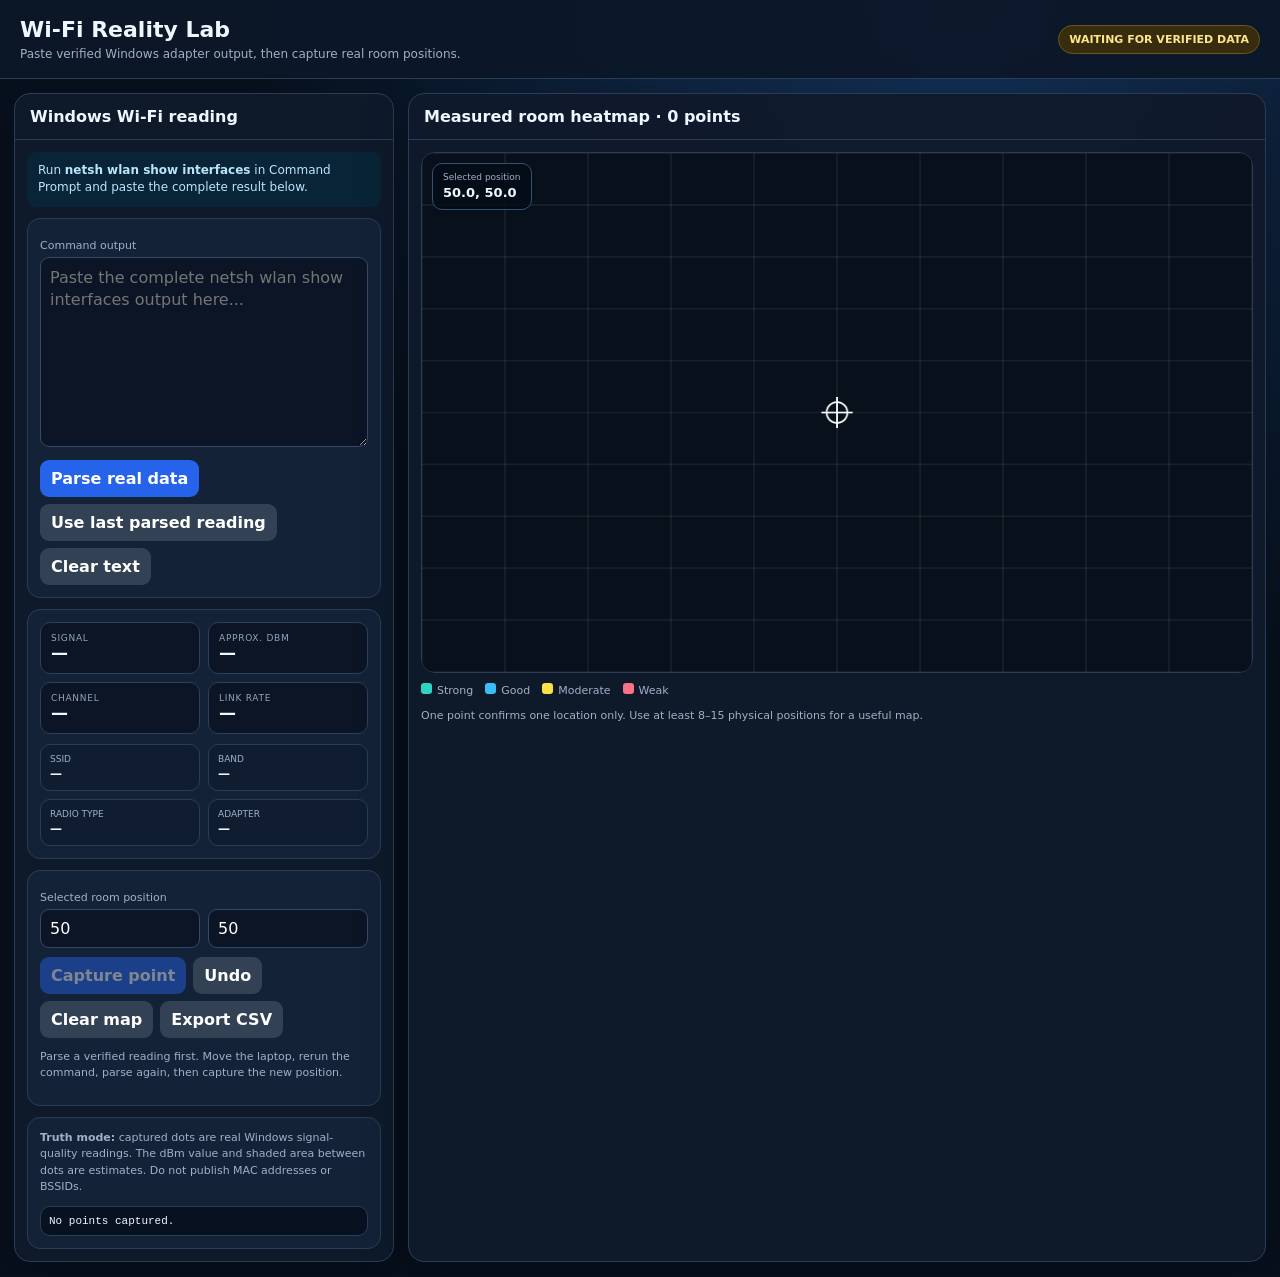
==== wifi-lab/index.html @ 86d19b50 "Add standalone Wi-Fi reality lab" ====
<!doctype html>
<html lang="en">
<head>
  <meta charset="utf-8">
  <meta name="viewport" content="width=device-width,initial-scale=1">
  <meta name="theme-color" content="#07101d">
  <title>Wi-Fi Reality Lab</title>
  <style>
    :root{font-family:Inter,system-ui,"Segoe UI",sans-serif;color:#eef6ff;background:#07101d;--panel:#0f1a2b;--card:#142238;--line:#2a3d57;--muted:#9fb0c6;--accent:#38bdf8;--ok:#34d399;--bad:#fb7185}
    *{box-sizing:border-box}body{margin:0;min-height:100vh;background:radial-gradient(circle at 75% 0,#133157,#07101d 45%)}
    header{padding:17px 20px;background:rgba(12,24,41,.94);border-bottom:1px solid var(--line);display:flex;justify-content:space-between;gap:12px;align-items:center;flex-wrap:wrap;position:sticky;top:0;z-index:3}
    h1{margin:0;font-size:22px}.sub{margin-top:5px;color:var(--muted);font-size:12px}.badge{padding:7px 10px;border-radius:999px;background:#372d0e;color:#fde68a;border:1px solid #6b5719;font-size:11px;font-weight:800}
    main{max-width:1450px;margin:auto;padding:14px;display:grid;grid-template-columns:380px minmax(0,1fr);gap:14px}.panel{background:rgba(15,26,43,.96);border:1px solid var(--line);border-radius:16px;overflow:hidden;box-shadow:0 18px 50px rgba(0,0,0,.24)}
    .title{padding:13px 15px;border-bottom:1px solid var(--line);font-weight:800}.controls{padding:12px;display:grid;gap:11px}.group{background:var(--card);border:1px solid var(--line);border-radius:13px;padding:12px}
    .metrics{display:grid;grid-template-columns:1fr 1fr;gap:8px}.metric{background:#0b1525;border:1px solid #2c405c;border-radius:10px;padding:10px}.metric small{display:block;color:#91a5bd;font-size:9px;text-transform:uppercase;letter-spacing:.08em}.metric strong{font-size:17px}
    label{display:block;font-size:11px;color:var(--muted);margin:8px 0 5px}textarea,input,button{font:inherit}textarea,input{width:100%;border:1px solid #354965;background:#0b1525;color:#fff;border-radius:9px;padding:9px}textarea{min-height:190px;resize:vertical;line-height:1.4}.row{display:grid;grid-template-columns:1fr 1fr;gap:8px}.actions{display:flex;gap:7px;flex-wrap:wrap;margin-top:9px}
    button{border:0;border-radius:9px;padding:9px 11px;background:#2563eb;color:#fff;font-weight:750;cursor:pointer}button.secondary{background:#334155}button.red{background:#9f1239}button:disabled{opacity:.45;cursor:not-allowed}
    .status{padding:10px 11px;border-radius:9px;background:#0a2437;color:#bae6fd;font-size:12px;line-height:1.45}.status.bad{background:#351320;color:#fecdd3}.status.ok{background:#083a32;color:#a7f3d0}
    .canvas-wrap{padding:12px}.shell{position:relative;border:1px solid var(--line);border-radius:14px;overflow:hidden;background:#050b13}canvas{display:block;width:100%;height:auto;aspect-ratio:16/10}.overlay{position:absolute;left:10px;top:10px;background:rgba(4,12,23,.82);border:1px solid #35516f;border-radius:10px;padding:8px 10px}.overlay small{display:block;color:#9fb0c6;font-size:9px}.overlay strong{font-size:13px}
    .details{display:grid;grid-template-columns:1fr 1fr;gap:8px;margin-top:10px}.detail{background:#101d30;border:1px solid var(--line);border-radius:10px;padding:9px}.detail small{display:block;color:var(--muted);font-size:9px;text-transform:uppercase}.detail strong{display:block;margin-top:3px;font-size:12px;overflow-wrap:anywhere}.note{font-size:11px;color:var(--muted);line-height:1.5}.legend{display:flex;gap:12px;flex-wrap:wrap;color:var(--muted);font-size:11px;margin-top:10px}.sw{display:inline-block;width:11px;height:11px;border-radius:3px;margin-right:5px}.history{margin-top:10px;max-height:180px;overflow:auto;border:1px solid var(--line);border-radius:10px;background:#08111f;padding:8px;font:11px ui-monospace,monospace;white-space:pre-wrap}
    @media(max-width:960px){main{grid-template-columns:1fr}}@media(max-width:520px){main{padding:8px}.details,.metrics,.row{grid-template-columns:1fr}}
  </style>
</head>
<body>
<header>
  <div><h1>Wi-Fi Reality Lab</h1><div class="sub">Paste verified Windows adapter output, then capture real room positions.</div></div>
  <div id="truthBadge" class="badge">WAITING FOR VERIFIED DATA</div>
</header>
<main>
  <section class="panel">
    <div class="title">Windows Wi-Fi reading</div>
    <div class="controls">
      <div id="status" class="status">Run <b>netsh wlan show interfaces</b> in Command Prompt and paste the complete result below.</div>
      <div class="group">
        <label for="netshOutput">Command output</label>
        <textarea id="netshOutput" placeholder="Paste the complete netsh wlan show interfaces output here..."></textarea>
        <div class="actions">
          <button id="parseBtn" type="button">Parse real data</button>
          <button id="fillCurrentBtn" type="button" class="secondary">Use last parsed reading</button>
          <button id="resetInputBtn" type="button" class="secondary">Clear text</button>
        </div>
      </div>
      <div class="group">
        <div class="metrics">
          <div class="metric"><small>Signal</small><strong id="signal">—</strong></div>
          <div class="metric"><small>Approx. dBm</small><strong id="dbm">—</strong></div>
          <div class="metric"><small>Channel</small><strong id="channel">—</strong></div>
          <div class="metric"><small>Link rate</small><strong id="rate">—</strong></div>
        </div>
        <div class="details">
          <div class="detail"><small>SSID</small><strong id="ssid">—</strong></div>
          <div class="detail"><small>Band</small><strong id="band">—</strong></div>
          <div class="detail"><small>Radio type</small><strong id="radio">—</strong></div>
          <div class="detail"><small>Adapter</small><strong id="adapter">—</strong></div>
        </div>
      </div>
      <div class="group">
        <label>Selected room position</label>
        <div class="row">
          <input id="pointX" type="number" min="0" max="100" step="0.1" value="50" aria-label="X position">
          <input id="pointY" type="number" min="0" max="100" step="0.1" value="50" aria-label="Y position">
        </div>
        <div class="actions">
          <button id="captureBtn" type="button" disabled>Capture point</button>
          <button id="undoBtn" type="button" class="secondary">Undo</button>
          <button id="clearMapBtn" type="button" class="secondary">Clear map</button>
          <button id="exportBtn" type="button" class="secondary">Export CSV</button>
        </div>
        <p id="captureStatus" class="note">Parse a verified reading first. Move the laptop, rerun the command, parse again, then capture the new position.</p>
      </div>
      <div class="group">
        <div class="note"><b>Truth mode:</b> captured dots are real Windows signal-quality readings. The dBm value and shaded area between dots are estimates. Do not publish MAC addresses or BSSIDs.</div>
        <div id="history" class="history">No points captured.</div>
      </div>
    </div>
  </section>

  <section class="panel">
    <div class="title">Measured room heatmap · <span id="pointCount">0 points</span></div>
    <div class="canvas-wrap">
      <div class="shell">
        <canvas id="map" width="960" height="600" aria-label="Measured Wi-Fi room heatmap"></canvas>
        <div class="overlay"><small>Selected position</small><strong id="selected">50.0, 50.0</strong></div>
      </div>
      <div class="legend">
        <span><i class="sw" style="background:#2dd4bf"></i>Strong</span>
        <span><i class="sw" style="background:#38bdf8"></i>Good</span>
        <span><i class="sw" style="background:#fde047"></i>Moderate</span>
        <span><i class="sw" style="background:#fb7185"></i>Weak</span>
      </div>
      <p class="note">One point confirms one location only. Use at least 8–15 physical positions for a useful map.</p>
    </div>
  </section>
</main>
<script>
const $=id=>document.getElementById(id);const canvas=$('map'),ctx=canvas.getContext('2d');
const state={reading:null,points:[],selected:{x:50,y:50}};
function field(text,label){const esc=label.replace(/[.*+?^${}()|[\]\\]/g,'\\$&');const m=text.match(new RegExp('^\\s*'+esc+'\\s*:\\s*(.+?)\\s*$','im'));return m?m[1].trim():''}
function num(v){const m=String(v).match(/-?\d+(?:\.\d+)?/);return m?Number(m[0]):null}function clamp(v,a,b){return Math.max(a,Math.min(b,v))}
function setStatus(text,type=''){const el=$('status');el.className='status'+(type?' '+type:'');el.textContent=text}
function showReading(){const r=state.reading;$('signal').textContent=r?r.signal+'%':'—';$('dbm').textContent=r?((r.signal/2)-100).toFixed(1)+' dBm est.':'—';$('channel').textContent=r?r.channel||'—':'—';$('rate').textContent=r?`${r.receive??'—'} / ${r.transmit??'—'} Mbps`:'—';$('ssid').textContent=r?r.ssid||'—':'—';$('band').textContent=r?r.band||'—':'—';$('radio').textContent=r?r.radio||'—':'—';$('adapter').textContent=r?r.adapter||'—':'—'}
function parse(){const text=$('netshOutput').value;const connection=field(text,'State').toLowerCase();const signal=num(field(text,'Signal'));if(text.match(/location permission|WlanQueryInterface returns error 5/i)){state.reading=null;showReading();$('captureBtn').disabled=true;$('truthBadge').textContent='WINDOWS PERMISSION BLOCKED';setStatus('Windows blocked WLAN details. Turn on Location services and rerun the command.','bad');return}if(connection!=='connected'||!Number.isFinite(signal)){state.reading=null;showReading();$('captureBtn').disabled=true;$('truthBadge').textContent='NO VERIFIED WI-FI DATA';setStatus('No connected interface with a valid Signal field was found.','bad');return}state.reading={signal,ssid:field(text,'SSID'),band:field(text,'Band'),channel:field(text,'Channel'),radio:field(text,'Radio type'),adapter:field(text,'Description'),receive:num(field(text,'Receive rate (Mbps)')),transmit:num(field(text,'Transmit rate (Mbps)')),capturedAt:new Date().toISOString()};showReading();$('captureBtn').disabled=false;$('truthBadge').textContent='VERIFIED REAL WINDOWS DATA';$('truthBadge').style.background='#083a32';$('truthBadge').style.color='#a7f3d0';setStatus('Verified Windows Wi-Fi data parsed successfully.','ok');$('captureStatus').textContent='Select the matching physical map position and capture this reading.'}
function colorFor(signal){const stops=[[0,[15,23,42]],[25,[103,59,113]],[45,[251,113,133]],[65,[253,224,71]],[80,[56,189,248]],[100,[45,212,191]]];for(let i=1;i<stops.length;i++)if(signal<=stops[i][0]){const [v1,c1]=stops[i-1],[v2,c2]=stops[i],t=(signal-v1)/(v2-v1),c=c1.map((v,j)=>Math.round(v+(c2[j]-v)*t));return`rgb(${c[0]},${c[1]},${c[2]})`}return'rgb(45,212,191)'}
function interpolate(x,y){if(!state.points.length)return 0;let n=0,dn=0;for(const p of state.points){const d=Math.max(.5,Math.hypot(x-p.x,y-p.y)),w=1/(d*d);n+=w*p.signal;dn+=w}return n/dn}
function draw(){const cols=48,cell=canvas.width/cols,rows=Math.ceil(canvas.height/cell);ctx.fillStyle='#07101b';ctx.fillRect(0,0,canvas.width,canvas.height);if(state.points.length){for(let gy=0;gy<rows;gy++)for(let gx=0;gx<cols;gx++){const x=(gx+.5)/cols*100,y=(gy+.5)/rows*100;ctx.fillStyle=colorFor(interpolate(x,y));ctx.fillRect(gx*cell,gy*cell,cell+1,cell+1)}}ctx.strokeStyle='rgba(255,255,255,.13)';ctx.lineWidth=1;for(let i=0;i<=10;i++){const x=i/10*canvas.width,y=i/10*canvas.height;ctx.beginPath();ctx.moveTo(x,0);ctx.lineTo(x,canvas.height);ctx.stroke();ctx.beginPath();ctx.moveTo(0,y);ctx.lineTo(canvas.width,y);ctx.stroke()}for(const p of state.points){const x=p.x/100*canvas.width,y=p.y/100*canvas.height;ctx.fillStyle='#020617';ctx.beginPath();ctx.arc(x,y,14,0,Math.PI*2);ctx.fill();ctx.fillStyle=colorFor(p.signal);ctx.beginPath();ctx.arc(x,y,9,0,Math.PI*2);ctx.fill();ctx.fillStyle='#fff';ctx.font='12px system-ui';ctx.fillText(`${p.signal.toFixed(0)}%`,x+16,y+4)}const sx=state.selected.x/100*canvas.width,sy=state.selected.y/100*canvas.height;ctx.strokeStyle='#fff';ctx.lineWidth=2;ctx.beginPath();ctx.arc(sx,sy,12,0,Math.PI*2);ctx.stroke();ctx.beginPath();ctx.moveTo(sx-18,sy);ctx.lineTo(sx+18,sy);ctx.moveTo(sx,sy-18);ctx.lineTo(sx,sy+18);ctx.stroke();$('pointCount').textContent=state.points.length+' point'+(state.points.length===1?'':'s');$('history').textContent=state.points.length?state.points.map((p,i)=>`${i+1}. (${p.x.toFixed(1)}, ${p.y.toFixed(1)})  ${p.signal}%  ${p.ssid}`).join('\n'):'No points captured.';save()}
function select(x,y){state.selected={x:clamp(x,0,100),y:clamp(y,0,100)};$('pointX').value=state.selected.x.toFixed(1);$('pointY').value=state.selected.y.toFixed(1);$('selected').textContent=`${state.selected.x.toFixed(1)}, ${state.selected.y.toFixed(1)}`;draw()}
function capture(){if(!state.reading)return;const x=clamp(Number($('pointX').value),0,100),y=clamp(Number($('pointY').value),0,100);state.points.push({...state.reading,x,y});$('captureStatus').textContent=`Captured ${state.reading.signal}% at (${x.toFixed(1)}, ${y.toFixed(1)}).`;draw()}
function save(){try{localStorage.setItem('wifiRealityPoints',JSON.stringify(state.points))}catch{}}
function restore(){try{const p=JSON.parse(localStorage.getItem('wifiRealityPoints')||'[]');if(Array.isArray(p))state.points=p}catch{}draw()}
canvas.addEventListener('click',e=>{const r=canvas.getBoundingClientRect();select((e.clientX-r.left)/r.width*100,(e.clientY-r.top)/r.height*100)});$('pointX').addEventListener('input',()=>select(Number($('pointX').value),state.selected.y));$('pointY').addEventListener('input',()=>select(state.selected.x,Number($('pointY').value)));$('parseBtn').addEventListener('click',parse);$('fillCurrentBtn').addEventListener('click',()=>{if(state.reading)showReading()});$('resetInputBtn').addEventListener('click',()=>{$('netshOutput').value=''});$('captureBtn').addEventListener('click',capture);$('undoBtn').addEventListener('click',()=>{state.points.pop();draw()});$('clearMapBtn').addEventListener('click',()=>{state.points=[];draw()});$('exportBtn').addEventListener('click',()=>{const rows=['x,y,signal_percent,approx_dbm,ssid,band,channel,radio,receive_mbps,transmit_mbps,captured_at',...state.points.map(p=>[p.x,p.y,p.signal,((p.signal/2)-100).toFixed(1),JSON.stringify(p.ssid),JSON.stringify(p.band),p.channel,JSON.stringify(p.radio),p.receive,p.transmit,p.capturedAt].join(','))];const blob=new Blob([rows.join('\n')],{type:'text/csv'}),a=document.createElement('a');a.href=URL.createObjectURL(blob);a.download='wifi-room-map.csv';a.click();URL.revokeObjectURL(a.href)});restore();
</script>
</body>
</html>
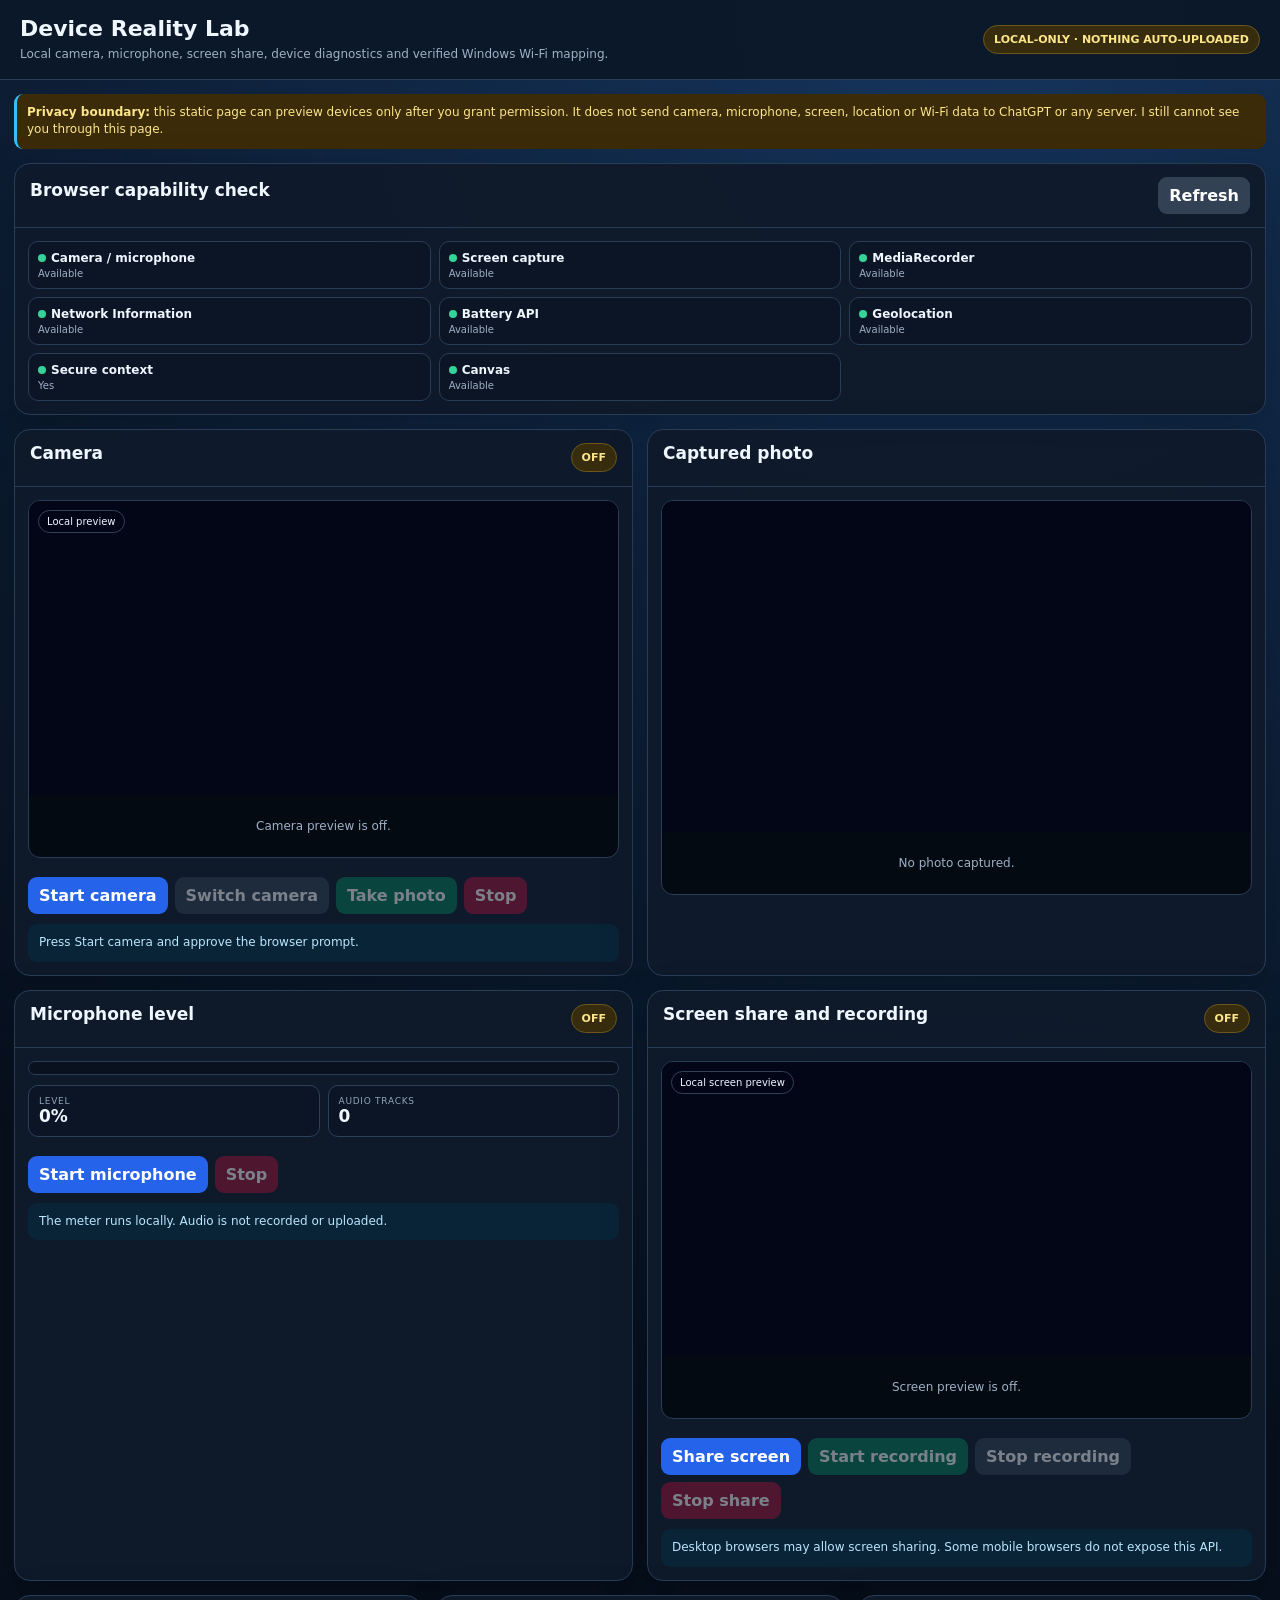
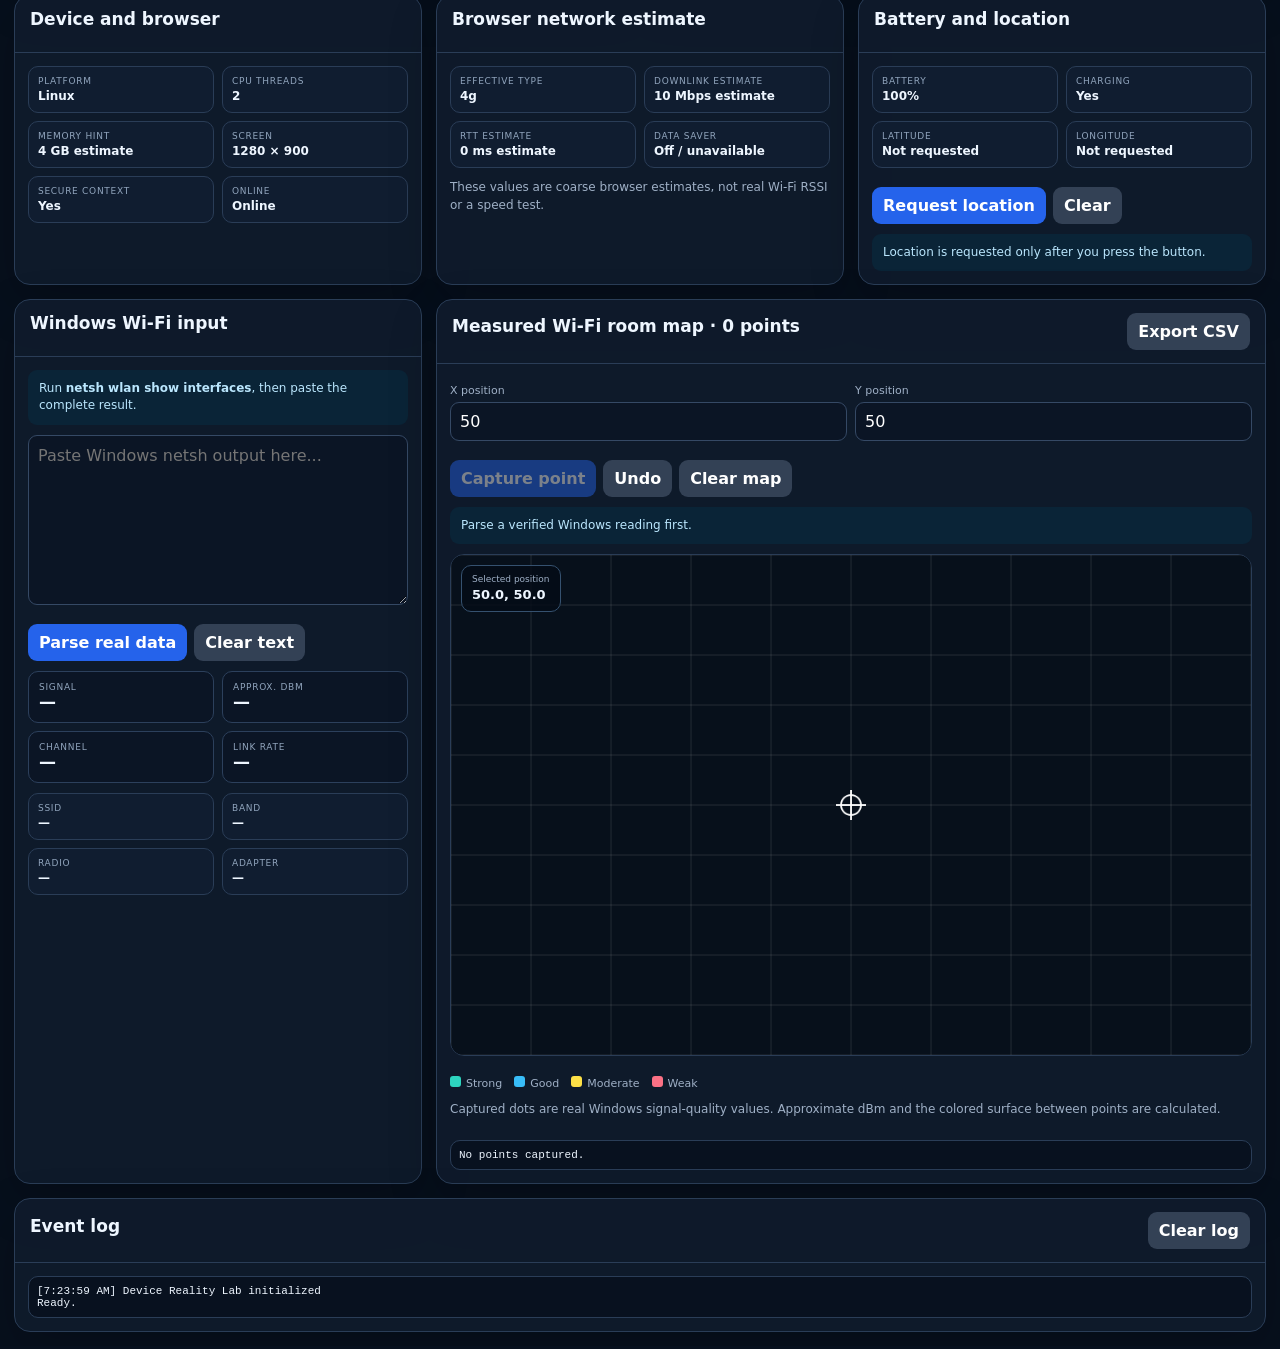
==== commit 914f05b1: "Add complete local device and media toolkit to Wi-Fi lab" ====
--- a/wifi-lab/index.html
+++ b/wifi-lab/index.html
@@ -4,110 +4,150 @@
   <meta charset="utf-8">
   <meta name="viewport" content="width=device-width,initial-scale=1">
   <meta name="theme-color" content="#07101d">
-  <title>Wi-Fi Reality Lab</title>
+  <title>Device Reality Lab</title>
   <style>
-    :root{font-family:Inter,system-ui,"Segoe UI",sans-serif;color:#eef6ff;background:#07101d;--panel:#0f1a2b;--card:#142238;--line:#2a3d57;--muted:#9fb0c6;--accent:#38bdf8;--ok:#34d399;--bad:#fb7185}
-    *{box-sizing:border-box}body{margin:0;min-height:100vh;background:radial-gradient(circle at 75% 0,#133157,#07101d 45%)}
-    header{padding:17px 20px;background:rgba(12,24,41,.94);border-bottom:1px solid var(--line);display:flex;justify-content:space-between;gap:12px;align-items:center;flex-wrap:wrap;position:sticky;top:0;z-index:3}
-    h1{margin:0;font-size:22px}.sub{margin-top:5px;color:var(--muted);font-size:12px}.badge{padding:7px 10px;border-radius:999px;background:#372d0e;color:#fde68a;border:1px solid #6b5719;font-size:11px;font-weight:800}
-    main{max-width:1450px;margin:auto;padding:14px;display:grid;grid-template-columns:380px minmax(0,1fr);gap:14px}.panel{background:rgba(15,26,43,.96);border:1px solid var(--line);border-radius:16px;overflow:hidden;box-shadow:0 18px 50px rgba(0,0,0,.24)}
-    .title{padding:13px 15px;border-bottom:1px solid var(--line);font-weight:800}.controls{padding:12px;display:grid;gap:11px}.group{background:var(--card);border:1px solid var(--line);border-radius:13px;padding:12px}
-    .metrics{display:grid;grid-template-columns:1fr 1fr;gap:8px}.metric{background:#0b1525;border:1px solid #2c405c;border-radius:10px;padding:10px}.metric small{display:block;color:#91a5bd;font-size:9px;text-transform:uppercase;letter-spacing:.08em}.metric strong{font-size:17px}
-    label{display:block;font-size:11px;color:var(--muted);margin:8px 0 5px}textarea,input,button{font:inherit}textarea,input{width:100%;border:1px solid #354965;background:#0b1525;color:#fff;border-radius:9px;padding:9px}textarea{min-height:190px;resize:vertical;line-height:1.4}.row{display:grid;grid-template-columns:1fr 1fr;gap:8px}.actions{display:flex;gap:7px;flex-wrap:wrap;margin-top:9px}
-    button{border:0;border-radius:9px;padding:9px 11px;background:#2563eb;color:#fff;font-weight:750;cursor:pointer}button.secondary{background:#334155}button.red{background:#9f1239}button:disabled{opacity:.45;cursor:not-allowed}
-    .status{padding:10px 11px;border-radius:9px;background:#0a2437;color:#bae6fd;font-size:12px;line-height:1.45}.status.bad{background:#351320;color:#fecdd3}.status.ok{background:#083a32;color:#a7f3d0}
-    .canvas-wrap{padding:12px}.shell{position:relative;border:1px solid var(--line);border-radius:14px;overflow:hidden;background:#050b13}canvas{display:block;width:100%;height:auto;aspect-ratio:16/10}.overlay{position:absolute;left:10px;top:10px;background:rgba(4,12,23,.82);border:1px solid #35516f;border-radius:10px;padding:8px 10px}.overlay small{display:block;color:#9fb0c6;font-size:9px}.overlay strong{font-size:13px}
-    .details{display:grid;grid-template-columns:1fr 1fr;gap:8px;margin-top:10px}.detail{background:#101d30;border:1px solid var(--line);border-radius:10px;padding:9px}.detail small{display:block;color:var(--muted);font-size:9px;text-transform:uppercase}.detail strong{display:block;margin-top:3px;font-size:12px;overflow-wrap:anywhere}.note{font-size:11px;color:var(--muted);line-height:1.5}.legend{display:flex;gap:12px;flex-wrap:wrap;color:var(--muted);font-size:11px;margin-top:10px}.sw{display:inline-block;width:11px;height:11px;border-radius:3px;margin-right:5px}.history{margin-top:10px;max-height:180px;overflow:auto;border:1px solid var(--line);border-radius:10px;background:#08111f;padding:8px;font:11px ui-monospace,monospace;white-space:pre-wrap}
-    @media(max-width:960px){main{grid-template-columns:1fr}}@media(max-width:520px){main{padding:8px}.details,.metrics,.row{grid-template-columns:1fr}}
+    :root{font-family:Inter,system-ui,"Segoe UI",sans-serif;color:#eef6ff;background:#07101d;--panel:#0f1a2b;--card:#142238;--line:#2a3d57;--muted:#9fb0c6;--accent:#38bdf8;--ok:#34d399;--warn:#fbbf24;--bad:#fb7185}
+    *{box-sizing:border-box}body{margin:0;min-height:100vh;background:radial-gradient(circle at 75% 0,#15345c,#07101d 48%)}
+    header{padding:16px 20px;background:rgba(12,24,41,.96);border-bottom:1px solid var(--line);display:flex;justify-content:space-between;gap:12px;align-items:center;flex-wrap:wrap;position:sticky;top:0;z-index:10}
+    h1,h2,h3,p{margin-top:0}h1{margin-bottom:4px;font-size:22px}h2{font-size:17px;margin-bottom:10px}h3{font-size:14px;margin-bottom:8px}.sub,.note{color:var(--muted);font-size:12px;line-height:1.5}.badge{padding:7px 10px;border-radius:999px;background:#372d0e;color:#fde68a;border:1px solid #6b5719;font-size:11px;font-weight:800}
+    main{max-width:1500px;margin:auto;padding:14px;display:grid;gap:14px}.grid{display:grid;grid-template-columns:repeat(12,minmax(0,1fr));gap:14px}.span-4{grid-column:span 4}.span-6{grid-column:span 6}.span-8{grid-column:span 8}.span-12{grid-column:span 12}
+    .panel{background:rgba(15,26,43,.97);border:1px solid var(--line);border-radius:16px;overflow:hidden;box-shadow:0 18px 50px rgba(0,0,0,.2)}.panel-head{padding:13px 15px;border-bottom:1px solid var(--line);display:flex;justify-content:space-between;gap:8px;align-items:center}.panel-body{padding:13px}.card{background:var(--card);border:1px solid var(--line);border-radius:13px;padding:12px}.stack{display:grid;gap:10px}.metrics{display:grid;grid-template-columns:repeat(2,1fr);gap:8px}.metric{background:#0b1525;border:1px solid #2c405c;border-radius:10px;padding:10px}.metric small,.detail small{display:block;color:#91a5bd;font-size:9px;text-transform:uppercase;letter-spacing:.08em}.metric strong{font-size:17px}.details{display:grid;grid-template-columns:1fr 1fr;gap:8px}.detail{background:#101d30;border:1px solid var(--line);border-radius:10px;padding:9px}.detail strong{display:block;margin-top:3px;font-size:12px;overflow-wrap:anywhere}
+    label{display:block;font-size:11px;color:var(--muted);margin:7px 0 5px}textarea,input,button,select{font:inherit}textarea,input,select{width:100%;border:1px solid #354965;background:#0b1525;color:#fff;border-radius:9px;padding:9px}textarea{min-height:170px;resize:vertical;line-height:1.4}.row{display:grid;grid-template-columns:1fr 1fr;gap:8px}.actions{display:flex;gap:7px;flex-wrap:wrap;margin-top:9px}
+    button{border:0;border-radius:9px;padding:9px 11px;background:#2563eb;color:#fff;font-weight:750;cursor:pointer}button.secondary{background:#334155}button.green{background:#047857}button.red{background:#9f1239}button:disabled{opacity:.45;cursor:not-allowed}.link-btn{display:none;text-decoration:none;border-radius:9px;padding:9px 11px;background:#047857;color:#fff;font-weight:750}
+    .status{padding:10px 11px;border-radius:9px;background:#0a2437;color:#bae6fd;font-size:12px;line-height:1.45}.status.bad{background:#351320;color:#fecdd3}.status.ok{background:#083a32;color:#a7f3d0}.status.warn{background:#3b2b08;color:#fde68a}
+    .cap-grid{display:grid;grid-template-columns:repeat(3,1fr);gap:8px}.cap{background:#0b1525;border:1px solid var(--line);border-radius:10px;padding:9px}.cap b{display:block;font-size:12px}.cap span{display:block;color:var(--muted);font-size:10px;margin-top:3px}.dot{display:inline-block;width:8px;height:8px;border-radius:50%;background:#64748b;margin-right:5px}.dot.ok{background:var(--ok)}.dot.bad{background:var(--bad)}.dot.warn{background:var(--warn)}
+    .media-shell{position:relative;background:#040a12;border:1px solid var(--line);border-radius:12px;overflow:hidden;min-height:220px;display:grid;place-items:center}.media-shell video,.media-shell canvas,.media-shell img{display:block;width:100%;height:auto;max-height:430px;object-fit:contain;background:#020617}.empty{color:var(--muted);font-size:12px;padding:24px;text-align:center}.media-label{position:absolute;left:9px;top:9px;background:rgba(2,6,23,.82);border:1px solid #334155;border-radius:999px;padding:5px 8px;font-size:10px}
+    .meter{height:14px;border-radius:999px;background:#09111f;border:1px solid var(--line);overflow:hidden}.meter>div{height:100%;width:0;background:linear-gradient(90deg,#34d399,#fbbf24,#fb7185);transition:width .08s linear}.log{max-height:190px;overflow:auto;border:1px solid var(--line);border-radius:10px;background:#08111f;padding:8px;font:11px ui-monospace,monospace;white-space:pre-wrap}
+    .canvas-wrap{position:relative;border:1px solid var(--line);border-radius:14px;overflow:hidden;background:#050b13}#map{display:block;width:100%;height:auto;aspect-ratio:16/10}.overlay{position:absolute;left:10px;top:10px;background:rgba(4,12,23,.82);border:1px solid #35516f;border-radius:10px;padding:8px 10px}.overlay small{display:block;color:#9fb0c6;font-size:9px}.overlay strong{font-size:13px}.legend{display:flex;gap:12px;flex-wrap:wrap;color:var(--muted);font-size:11px;margin-top:10px}.sw{display:inline-block;width:11px;height:11px;border-radius:3px;margin-right:5px}.privacy{border-left:3px solid var(--accent);padding-left:10px}
+    @media(max-width:1050px){.span-4,.span-6,.span-8{grid-column:span 12}}@media(max-width:640px){main{padding:8px}.metrics,.details,.row,.cap-grid{grid-template-columns:1fr}.panel-body{padding:10px}}
   </style>
 </head>
 <body>
 <header>
-  <div><h1>Wi-Fi Reality Lab</h1><div class="sub">Paste verified Windows adapter output, then capture real room positions.</div></div>
-  <div id="truthBadge" class="badge">WAITING FOR VERIFIED DATA</div>
+  <div><h1>Device Reality Lab</h1><div class="sub">Local camera, microphone, screen share, device diagnostics and verified Windows Wi-Fi mapping.</div></div>
+  <div id="truthBadge" class="badge">LOCAL-ONLY · NOTHING AUTO-UPLOADED</div>
 </header>
 <main>
+  <div class="status warn privacy"><b>Privacy boundary:</b> this static page can preview devices only after you grant permission. It does not send camera, microphone, screen, location or Wi-Fi data to ChatGPT or any server. I still cannot see you through this page.</div>
+
   <section class="panel">
-    <div class="title">Windows Wi-Fi reading</div>
-    <div class="controls">
-      <div id="status" class="status">Run <b>netsh wlan show interfaces</b> in Command Prompt and paste the complete result below.</div>
-      <div class="group">
-        <label for="netshOutput">Command output</label>
-        <textarea id="netshOutput" placeholder="Paste the complete netsh wlan show interfaces output here..."></textarea>
-        <div class="actions">
-          <button id="parseBtn" type="button">Parse real data</button>
-          <button id="fillCurrentBtn" type="button" class="secondary">Use last parsed reading</button>
-          <button id="resetInputBtn" type="button" class="secondary">Clear text</button>
-        </div>
-      </div>
-      <div class="group">
-        <div class="metrics">
-          <div class="metric"><small>Signal</small><strong id="signal">—</strong></div>
-          <div class="metric"><small>Approx. dBm</small><strong id="dbm">—</strong></div>
-          <div class="metric"><small>Channel</small><strong id="channel">—</strong></div>
-          <div class="metric"><small>Link rate</small><strong id="rate">—</strong></div>
-        </div>
-        <div class="details">
-          <div class="detail"><small>SSID</small><strong id="ssid">—</strong></div>
-          <div class="detail"><small>Band</small><strong id="band">—</strong></div>
-          <div class="detail"><small>Radio type</small><strong id="radio">—</strong></div>
-          <div class="detail"><small>Adapter</small><strong id="adapter">—</strong></div>
-        </div>
-      </div>
-      <div class="group">
-        <label>Selected room position</label>
-        <div class="row">
-          <input id="pointX" type="number" min="0" max="100" step="0.1" value="50" aria-label="X position">
-          <input id="pointY" type="number" min="0" max="100" step="0.1" value="50" aria-label="Y position">
-        </div>
-        <div class="actions">
-          <button id="captureBtn" type="button" disabled>Capture point</button>
-          <button id="undoBtn" type="button" class="secondary">Undo</button>
-          <button id="clearMapBtn" type="button" class="secondary">Clear map</button>
-          <button id="exportBtn" type="button" class="secondary">Export CSV</button>
-        </div>
-        <p id="captureStatus" class="note">Parse a verified reading first. Move the laptop, rerun the command, parse again, then capture the new position.</p>
-      </div>
-      <div class="group">
-        <div class="note"><b>Truth mode:</b> captured dots are real Windows signal-quality readings. The dBm value and shaded area between dots are estimates. Do not publish MAC addresses or BSSIDs.</div>
-        <div id="history" class="history">No points captured.</div>
-      </div>
-    </div>
+    <div class="panel-head"><h2>Browser capability check</h2><button id="refreshCaps" type="button" class="secondary">Refresh</button></div>
+    <div class="panel-body"><div id="capGrid" class="cap-grid"></div></div>
   </section>
 
-  <section class="panel">
-    <div class="title">Measured room heatmap · <span id="pointCount">0 points</span></div>
-    <div class="canvas-wrap">
-      <div class="shell">
-        <canvas id="map" width="960" height="600" aria-label="Measured Wi-Fi room heatmap"></canvas>
-        <div class="overlay"><small>Selected position</small><strong id="selected">50.0, 50.0</strong></div>
+  <div class="grid">
+    <section class="panel span-6">
+      <div class="panel-head"><h2>Camera</h2><span id="cameraState" class="badge">OFF</span></div>
+      <div class="panel-body stack">
+        <div class="media-shell"><video id="cameraVideo" playsinline autoplay muted></video><div id="cameraEmpty" class="empty">Camera preview is off.</div><span class="media-label">Local preview</span></div>
+        <div class="actions"><button id="startCamera">Start camera</button><button id="switchCamera" class="secondary" disabled>Switch camera</button><button id="takePhoto" class="green" disabled>Take photo</button><button id="stopCamera" class="red" disabled>Stop</button></div>
+        <div id="cameraStatus" class="status">Press Start camera and approve the browser prompt.</div>
       </div>
-      <div class="legend">
-        <span><i class="sw" style="background:#2dd4bf"></i>Strong</span>
-        <span><i class="sw" style="background:#38bdf8"></i>Good</span>
-        <span><i class="sw" style="background:#fde047"></i>Moderate</span>
-        <span><i class="sw" style="background:#fb7185"></i>Weak</span>
+    </section>
+
+    <section class="panel span-6">
+      <div class="panel-head"><h2>Captured photo</h2><a id="photoDownload" class="link-btn" download="camera-photo.png">Download photo</a></div>
+      <div class="panel-body"><div class="media-shell"><canvas id="photoCanvas" width="1280" height="720"></canvas><div id="photoEmpty" class="empty">No photo captured.</div></div></div>
+    </section>
+
+    <section class="panel span-6">
+      <div class="panel-head"><h2>Microphone level</h2><span id="micState" class="badge">OFF</span></div>
+      <div class="panel-body stack">
+        <div class="meter" aria-label="Microphone level"><div id="micBar"></div></div>
+        <div class="metrics"><div class="metric"><small>Level</small><strong id="micLevel">0%</strong></div><div class="metric"><small>Audio tracks</small><strong id="micTracks">0</strong></div></div>
+        <div class="actions"><button id="startMic">Start microphone</button><button id="stopMic" class="red" disabled>Stop</button></div>
+        <div id="micStatus" class="status">The meter runs locally. Audio is not recorded or uploaded.</div>
       </div>
-      <p class="note">One point confirms one location only. Use at least 8–15 physical positions for a useful map.</p>
-    </div>
-  </section>
+    </section>
+
+    <section class="panel span-6">
+      <div class="panel-head"><h2>Screen share and recording</h2><span id="screenState" class="badge">OFF</span></div>
+      <div class="panel-body stack">
+        <div class="media-shell"><video id="screenVideo" playsinline autoplay muted></video><div id="screenEmpty" class="empty">Screen preview is off.</div><span class="media-label">Local screen preview</span></div>
+        <div class="actions"><button id="startScreen">Share screen</button><button id="startRecording" class="green" disabled>Start recording</button><button id="stopRecording" class="secondary" disabled>Stop recording</button><button id="stopScreen" class="red" disabled>Stop share</button><a id="recordingDownload" class="link-btn" download="screen-recording.webm">Download recording</a></div>
+        <div id="screenStatus" class="status">Desktop browsers may allow screen sharing. Some mobile browsers do not expose this API.</div>
+      </div>
+    </section>
+
+    <section class="panel span-4">
+      <div class="panel-head"><h2>Device and browser</h2></div>
+      <div class="panel-body stack"><div class="details"><div class="detail"><small>Platform</small><strong id="platform">—</strong></div><div class="detail"><small>CPU threads</small><strong id="cpu">—</strong></div><div class="detail"><small>Memory hint</small><strong id="memory">—</strong></div><div class="detail"><small>Screen</small><strong id="screenSize">—</strong></div><div class="detail"><small>Secure context</small><strong id="secureContext">—</strong></div><div class="detail"><small>Online</small><strong id="onlineState">—</strong></div></div></div>
+    </section>
+
+    <section class="panel span-4">
+      <div class="panel-head"><h2>Browser network estimate</h2></div>
+      <div class="panel-body stack"><div class="details"><div class="detail"><small>Effective type</small><strong id="effectiveType">—</strong></div><div class="detail"><small>Downlink estimate</small><strong id="downlink">—</strong></div><div class="detail"><small>RTT estimate</small><strong id="rtt">—</strong></div><div class="detail"><small>Data saver</small><strong id="saveData">—</strong></div></div><p class="note">These values are coarse browser estimates, not real Wi-Fi RSSI or a speed test.</p></div>
+    </section>
+
+    <section class="panel span-4">
+      <div class="panel-head"><h2>Battery and location</h2></div>
+      <div class="panel-body stack"><div class="details"><div class="detail"><small>Battery</small><strong id="batteryLevel">—</strong></div><div class="detail"><small>Charging</small><strong id="charging">—</strong></div><div class="detail"><small>Latitude</small><strong id="latitude">Not requested</strong></div><div class="detail"><small>Longitude</small><strong id="longitude">Not requested</strong></div></div><div class="actions"><button id="getLocation">Request location</button><button id="clearLocation" class="secondary">Clear</button></div><div id="locationStatus" class="status">Location is requested only after you press the button.</div></div>
+    </section>
+
+    <section class="panel span-4">
+      <div class="panel-head"><h2>Windows Wi-Fi input</h2></div>
+      <div class="panel-body stack">
+        <div id="wifiStatus" class="status">Run <b>netsh wlan show interfaces</b>, then paste the complete result.</div>
+        <textarea id="netshOutput" placeholder="Paste Windows netsh output here..."></textarea>
+        <div class="actions"><button id="parseWifi">Parse real data</button><button id="clearWifiText" class="secondary">Clear text</button></div>
+        <div class="metrics"><div class="metric"><small>Signal</small><strong id="signal">—</strong></div><div class="metric"><small>Approx. dBm</small><strong id="dbm">—</strong></div><div class="metric"><small>Channel</small><strong id="channel">—</strong></div><div class="metric"><small>Link rate</small><strong id="rate">—</strong></div></div>
+        <div class="details"><div class="detail"><small>SSID</small><strong id="ssid">—</strong></div><div class="detail"><small>Band</small><strong id="band">—</strong></div><div class="detail"><small>Radio</small><strong id="radio">—</strong></div><div class="detail"><small>Adapter</small><strong id="adapter">—</strong></div></div>
+      </div>
+    </section>
+
+    <section class="panel span-8">
+      <div class="panel-head"><h2>Measured Wi-Fi room map · <span id="pointCount">0 points</span></h2><button id="exportWifi" class="secondary">Export CSV</button></div>
+      <div class="panel-body stack">
+        <div class="row"><div><label for="pointX">X position</label><input id="pointX" type="number" min="0" max="100" step="0.1" value="50"></div><div><label for="pointY">Y position</label><input id="pointY" type="number" min="0" max="100" step="0.1" value="50"></div></div>
+        <div class="actions"><button id="capturePoint" disabled>Capture point</button><button id="undoPoint" class="secondary">Undo</button><button id="clearMap" class="secondary">Clear map</button></div>
+        <div id="captureStatus" class="status">Parse a verified Windows reading first.</div>
+        <div class="canvas-wrap"><canvas id="map" width="960" height="600"></canvas><div class="overlay"><small>Selected position</small><strong id="selected">50.0, 50.0</strong></div></div>
+        <div class="legend"><span><i class="sw" style="background:#2dd4bf"></i>Strong</span><span><i class="sw" style="background:#38bdf8"></i>Good</span><span><i class="sw" style="background:#fde047"></i>Moderate</span><span><i class="sw" style="background:#fb7185"></i>Weak</span></div>
+        <p class="note">Captured dots are real Windows signal-quality values. Approximate dBm and the colored surface between points are calculated.</p>
+        <div id="wifiHistory" class="log">No points captured.</div>
+      </div>
+    </section>
+
+    <section class="panel span-12">
+      <div class="panel-head"><h2>Event log</h2><button id="clearLog" class="secondary">Clear log</button></div>
+      <div class="panel-body"><div id="eventLog" class="log">Ready.</div></div>
+    </section>
+  </div>
 </main>
 <script>
-const $=id=>document.getElementById(id);const canvas=$('map'),ctx=canvas.getContext('2d');
-const state={reading:null,points:[],selected:{x:50,y:50}};
+const $=id=>document.getElementById(id);
+const app={camera:null,mic:null,screen:null,audioContext:null,micFrame:null,recorder:null,chunks:[],facing:'user',wifi:null,points:[],selected:{x:50,y:50}};
+function log(message){const t=new Date().toLocaleTimeString();$('eventLog').textContent=`[${t}] ${message}\n`+$('eventLog').textContent}
+function status(id,text,type=''){const el=$(id);el.className='status'+(type?' '+type:'');el.textContent=text}
+function setBadge(id,text,type=''){const el=$(id);el.textContent=text;el.style.background=type==='ok'?'#083a32':type==='bad'?'#431724':'#372d0e';el.style.color=type==='ok'?'#a7f3d0':type==='bad'?'#fecdd3':'#fde68a'}
+function stopStream(stream){if(stream)stream.getTracks().forEach(t=>t.stop())}
+function capability(name,available,note){return `<div class="cap"><b><i class="dot ${available?'ok':'bad'}"></i>${name}</b><span>${note}</span></div>`}
+function renderCaps(){const md=navigator.mediaDevices||{};const c=navigator.connection||navigator.mozConnection||navigator.webkitConnection;$('capGrid').innerHTML=[capability('Camera / microphone',!!md.getUserMedia,md.getUserMedia?'Available':'Missing'),capability('Screen capture',!!md.getDisplayMedia,md.getDisplayMedia?'Available':'Missing'),capability('MediaRecorder',!!window.MediaRecorder,window.MediaRecorder?'Available':'Missing'),capability('Network Information',!!c,c?'Available':'Missing'),capability('Battery API',!!navigator.getBattery,navigator.getBattery?'Available':'Missing'),capability('Geolocation',!!navigator.geolocation,navigator.geolocation?'Available':'Missing'),capability('Secure context',window.isSecureContext,window.isSecureContext?'Yes':'No'),capability('Canvas',!!document.createElement('canvas').getContext,'Available')].join('')}
+async function startCamera(){try{stopStream(app.camera);app.camera=await navigator.mediaDevices.getUserMedia({video:{facingMode:{ideal:app.facing},width:{ideal:1280},height:{ideal:720}},audio:false});$('cameraVideo').srcObject=app.camera;$('cameraEmpty').style.display='none';$('startCamera').disabled=true;$('switchCamera').disabled=false;$('takePhoto').disabled=false;$('stopCamera').disabled=false;setBadge('cameraState','ON','ok');status('cameraStatus','Local camera preview active. Nothing is uploaded.','ok');log('Camera started')}catch(e){status('cameraStatus',`Camera failed: ${e.message}`,'bad');log(`Camera error: ${e.name}`)}}
+function stopCamera(){stopStream(app.camera);app.camera=null;$('cameraVideo').srcObject=null;$('cameraEmpty').style.display='block';$('startCamera').disabled=false;$('switchCamera').disabled=true;$('takePhoto').disabled=true;$('stopCamera').disabled=true;setBadge('cameraState','OFF');status('cameraStatus','Camera stopped.');log('Camera stopped')}
+async function switchCamera(){app.facing=app.facing==='user'?'environment':'user';await startCamera()}
+function takePhoto(){const v=$('cameraVideo'),c=$('photoCanvas'),x=c.getContext('2d');if(!v.videoWidth)return;c.width=v.videoWidth;c.height=v.videoHeight;x.drawImage(v,0,0,c.width,c.height);$('photoEmpty').style.display='none';c.toBlob(blob=>{const a=$('photoDownload');if(a.dataset.url)URL.revokeObjectURL(a.dataset.url);const url=URL.createObjectURL(blob);a.href=url;a.dataset.url=url;a.style.display='inline-block'},'image/png');log('Photo captured locally')}
+async function startMic(){try{stopStream(app.mic);app.mic=await navigator.mediaDevices.getUserMedia({audio:true,video:false});app.audioContext=new (window.AudioContext||window.webkitAudioContext)();const analyser=app.audioContext.createAnalyser();analyser.fftSize=512;app.audioContext.createMediaStreamSource(app.mic).connect(analyser);const data=new Uint8Array(analyser.frequencyBinCount);function tick(){analyser.getByteTimeDomainData(data);let sum=0;for(const v of data){const n=(v-128)/128;sum+=n*n}const rms=Math.sqrt(sum/data.length),pct=Math.min(100,Math.round(rms*300));$('micBar').style.width=pct+'%';$('micLevel').textContent=pct+'%';app.micFrame=requestAnimationFrame(tick)}tick();$('micTracks').textContent=app.mic.getAudioTracks().length;$('startMic').disabled=true;$('stopMic').disabled=false;setBadge('micState','ON','ok');status('micStatus','Live microphone level active. Audio is not recorded or uploaded.','ok');log('Microphone meter started')}catch(e){status('micStatus',`Microphone failed: ${e.message}`,'bad');log(`Microphone error: ${e.name}`)}}
+function stopMic(){if(app.micFrame)cancelAnimationFrame(app.micFrame);stopStream(app.mic);app.mic=null;if(app.audioContext)app.audioContext.close();app.audioContext=null;$('micBar').style.width='0';$('micLevel').textContent='0%';$('micTracks').textContent='0';$('startMic').disabled=false;$('stopMic').disabled=true;setBadge('micState','OFF');status('micStatus','Microphone stopped.');log('Microphone stopped')}
+async function startScreen(){try{app.screen=await navigator.mediaDevices.getDisplayMedia({video:true,audio:true});$('screenVideo').srcObject=app.screen;$('screenEmpty').style.display='none';$('startScreen').disabled=true;$('startRecording').disabled=!window.MediaRecorder;$('stopScreen').disabled=false;setBadge('screenState','ON','ok');status('screenStatus','Local screen preview active. It is not transmitted to ChatGPT.','ok');app.screen.getVideoTracks()[0].addEventListener('ended',stopScreen);log('Screen sharing started')}catch(e){status('screenStatus',`Screen sharing failed: ${e.message}`,'bad');log(`Screen error: ${e.name}`)}}
+function stopScreen(){if(app.recorder&&app.recorder.state==='recording')app.recorder.stop();stopStream(app.screen);app.screen=null;$('screenVideo').srcObject=null;$('screenEmpty').style.display='block';$('startScreen').disabled=false;$('startRecording').disabled=true;$('stopRecording').disabled=true;$('stopScreen').disabled=true;setBadge('screenState','OFF');status('screenStatus','Screen sharing stopped.');log('Screen sharing stopped')}
+function startRecording(){if(!app.screen||!window.MediaRecorder)return;app.chunks=[];let type='video/webm';if(MediaRecorder.isTypeSupported('video/webm;codecs=vp9,opus'))type='video/webm;codecs=vp9,opus';app.recorder=new MediaRecorder(app.screen,{mimeType:type});app.recorder.ondataavailable=e=>{if(e.data.size)app.chunks.push(e.data)};app.recorder.onstop=()=>{const blob=new Blob(app.chunks,{type});const a=$('recordingDownload');if(a.dataset.url)URL.revokeObjectURL(a.dataset.url);const url=URL.createObjectURL(blob);a.href=url;a.dataset.url=url;a.style.display='inline-block';status('screenStatus','Recording ready for local download.','ok');log('Screen recording created locally')};app.recorder.start(1000);$('startRecording').disabled=true;$('stopRecording').disabled=false;status('screenStatus','Recording locally in this browser.','warn');log('Screen recording started')}
+function stopRecording(){if(app.recorder&&app.recorder.state==='recording')app.recorder.stop();$('startRecording').disabled=!app.screen;$('stopRecording').disabled=true;log('Screen recording stopped')}
+function updateDevice(){const c=navigator.connection||navigator.mozConnection||navigator.webkitConnection;$('platform').textContent=navigator.userAgentData?.platform||navigator.platform||'Unknown';$('cpu').textContent=navigator.hardwareConcurrency||'Unavailable';$('memory').textContent=navigator.deviceMemory?navigator.deviceMemory+' GB estimate':'Unavailable';$('screenSize').textContent=`${screen.width} × ${screen.height}`;$('secureContext').textContent=window.isSecureContext?'Yes':'No';$('onlineState').textContent=navigator.onLine?'Online':'Offline';$('effectiveType').textContent=c?.effectiveType||'Unavailable';$('downlink').textContent=Number.isFinite(c?.downlink)?c.downlink+' Mbps estimate':'Unavailable';$('rtt').textContent=Number.isFinite(c?.rtt)?c.rtt+' ms estimate':'Unavailable';$('saveData').textContent=c?.saveData?'On':'Off / unavailable'}
+async function updateBattery(){if(!navigator.getBattery){$('batteryLevel').textContent='Unavailable';$('charging').textContent='Unavailable';return}try{const b=await navigator.getBattery();const render=()=>{$('batteryLevel').textContent=Math.round(b.level*100)+'%';$('charging').textContent=b.charging?'Yes':'No'};render();b.addEventListener('levelchange',render);b.addEventListener('chargingchange',render)}catch{$('batteryLevel').textContent='Unavailable'}}
+function getLocation(){if(!navigator.geolocation){status('locationStatus','Geolocation API unavailable.','bad');return}status('locationStatus','Waiting for permission and position...','warn');navigator.geolocation.getCurrentPosition(p=>{$('latitude').textContent=p.coords.latitude.toFixed(6);$('longitude').textContent=p.coords.longitude.toFixed(6);status('locationStatus',`Location obtained with approximately ${Math.round(p.coords.accuracy)} m accuracy.`,'ok');log('Location read locally after permission')},e=>{status('locationStatus',`Location failed: ${e.message}`,'bad');log(`Location error: ${e.code}`)},{enableHighAccuracy:true,timeout:15000,maximumAge:0})}
+function clearLocation(){$('latitude').textContent='Cleared';$('longitude').textContent='Cleared';status('locationStatus','Displayed location cleared.');log('Displayed location cleared')}
 function field(text,label){const esc=label.replace(/[.*+?^${}()|[\]\\]/g,'\\$&');const m=text.match(new RegExp('^\\s*'+esc+'\\s*:\\s*(.+?)\\s*$','im'));return m?m[1].trim():''}
-function num(v){const m=String(v).match(/-?\d+(?:\.\d+)?/);return m?Number(m[0]):null}function clamp(v,a,b){return Math.max(a,Math.min(b,v))}
-function setStatus(text,type=''){const el=$('status');el.className='status'+(type?' '+type:'');el.textContent=text}
-function showReading(){const r=state.reading;$('signal').textContent=r?r.signal+'%':'—';$('dbm').textContent=r?((r.signal/2)-100).toFixed(1)+' dBm est.':'—';$('channel').textContent=r?r.channel||'—':'—';$('rate').textContent=r?`${r.receive??'—'} / ${r.transmit??'—'} Mbps`:'—';$('ssid').textContent=r?r.ssid||'—':'—';$('band').textContent=r?r.band||'—':'—';$('radio').textContent=r?r.radio||'—':'—';$('adapter').textContent=r?r.adapter||'—':'—'}
-function parse(){const text=$('netshOutput').value;const connection=field(text,'State').toLowerCase();const signal=num(field(text,'Signal'));if(text.match(/location permission|WlanQueryInterface returns error 5/i)){state.reading=null;showReading();$('captureBtn').disabled=true;$('truthBadge').textContent='WINDOWS PERMISSION BLOCKED';setStatus('Windows blocked WLAN details. Turn on Location services and rerun the command.','bad');return}if(connection!=='connected'||!Number.isFinite(signal)){state.reading=null;showReading();$('captureBtn').disabled=true;$('truthBadge').textContent='NO VERIFIED WI-FI DATA';setStatus('No connected interface with a valid Signal field was found.','bad');return}state.reading={signal,ssid:field(text,'SSID'),band:field(text,'Band'),channel:field(text,'Channel'),radio:field(text,'Radio type'),adapter:field(text,'Description'),receive:num(field(text,'Receive rate (Mbps)')),transmit:num(field(text,'Transmit rate (Mbps)')),capturedAt:new Date().toISOString()};showReading();$('captureBtn').disabled=false;$('truthBadge').textContent='VERIFIED REAL WINDOWS DATA';$('truthBadge').style.background='#083a32';$('truthBadge').style.color='#a7f3d0';setStatus('Verified Windows Wi-Fi data parsed successfully.','ok');$('captureStatus').textContent='Select the matching physical map position and capture this reading.'}
-function colorFor(signal){const stops=[[0,[15,23,42]],[25,[103,59,113]],[45,[251,113,133]],[65,[253,224,71]],[80,[56,189,248]],[100,[45,212,191]]];for(let i=1;i<stops.length;i++)if(signal<=stops[i][0]){const [v1,c1]=stops[i-1],[v2,c2]=stops[i],t=(signal-v1)/(v2-v1),c=c1.map((v,j)=>Math.round(v+(c2[j]-v)*t));return`rgb(${c[0]},${c[1]},${c[2]})`}return'rgb(45,212,191)'}
-function interpolate(x,y){if(!state.points.length)return 0;let n=0,dn=0;for(const p of state.points){const d=Math.max(.5,Math.hypot(x-p.x,y-p.y)),w=1/(d*d);n+=w*p.signal;dn+=w}return n/dn}
-function draw(){const cols=48,cell=canvas.width/cols,rows=Math.ceil(canvas.height/cell);ctx.fillStyle='#07101b';ctx.fillRect(0,0,canvas.width,canvas.height);if(state.points.length){for(let gy=0;gy<rows;gy++)for(let gx=0;gx<cols;gx++){const x=(gx+.5)/cols*100,y=(gy+.5)/rows*100;ctx.fillStyle=colorFor(interpolate(x,y));ctx.fillRect(gx*cell,gy*cell,cell+1,cell+1)}}ctx.strokeStyle='rgba(255,255,255,.13)';ctx.lineWidth=1;for(let i=0;i<=10;i++){const x=i/10*canvas.width,y=i/10*canvas.height;ctx.beginPath();ctx.moveTo(x,0);ctx.lineTo(x,canvas.height);ctx.stroke();ctx.beginPath();ctx.moveTo(0,y);ctx.lineTo(canvas.width,y);ctx.stroke()}for(const p of state.points){const x=p.x/100*canvas.width,y=p.y/100*canvas.height;ctx.fillStyle='#020617';ctx.beginPath();ctx.arc(x,y,14,0,Math.PI*2);ctx.fill();ctx.fillStyle=colorFor(p.signal);ctx.beginPath();ctx.arc(x,y,9,0,Math.PI*2);ctx.fill();ctx.fillStyle='#fff';ctx.font='12px system-ui';ctx.fillText(`${p.signal.toFixed(0)}%`,x+16,y+4)}const sx=state.selected.x/100*canvas.width,sy=state.selected.y/100*canvas.height;ctx.strokeStyle='#fff';ctx.lineWidth=2;ctx.beginPath();ctx.arc(sx,sy,12,0,Math.PI*2);ctx.stroke();ctx.beginPath();ctx.moveTo(sx-18,sy);ctx.lineTo(sx+18,sy);ctx.moveTo(sx,sy-18);ctx.lineTo(sx,sy+18);ctx.stroke();$('pointCount').textContent=state.points.length+' point'+(state.points.length===1?'':'s');$('history').textContent=state.points.length?state.points.map((p,i)=>`${i+1}. (${p.x.toFixed(1)}, ${p.y.toFixed(1)})  ${p.signal}%  ${p.ssid}`).join('\n'):'No points captured.';save()}
-function select(x,y){state.selected={x:clamp(x,0,100),y:clamp(y,0,100)};$('pointX').value=state.selected.x.toFixed(1);$('pointY').value=state.selected.y.toFixed(1);$('selected').textContent=`${state.selected.x.toFixed(1)}, ${state.selected.y.toFixed(1)}`;draw()}
-function capture(){if(!state.reading)return;const x=clamp(Number($('pointX').value),0,100),y=clamp(Number($('pointY').value),0,100);state.points.push({...state.reading,x,y});$('captureStatus').textContent=`Captured ${state.reading.signal}% at (${x.toFixed(1)}, ${y.toFixed(1)}).`;draw()}
-function save(){try{localStorage.setItem('wifiRealityPoints',JSON.stringify(state.points))}catch{}}
-function restore(){try{const p=JSON.parse(localStorage.getItem('wifiRealityPoints')||'[]');if(Array.isArray(p))state.points=p}catch{}draw()}
-canvas.addEventListener('click',e=>{const r=canvas.getBoundingClientRect();select((e.clientX-r.left)/r.width*100,(e.clientY-r.top)/r.height*100)});$('pointX').addEventListener('input',()=>select(Number($('pointX').value),state.selected.y));$('pointY').addEventListener('input',()=>select(state.selected.x,Number($('pointY').value)));$('parseBtn').addEventListener('click',parse);$('fillCurrentBtn').addEventListener('click',()=>{if(state.reading)showReading()});$('resetInputBtn').addEventListener('click',()=>{$('netshOutput').value=''});$('captureBtn').addEventListener('click',capture);$('undoBtn').addEventListener('click',()=>{state.points.pop();draw()});$('clearMapBtn').addEventListener('click',()=>{state.points=[];draw()});$('exportBtn').addEventListener('click',()=>{const rows=['x,y,signal_percent,approx_dbm,ssid,band,channel,radio,receive_mbps,transmit_mbps,captured_at',...state.points.map(p=>[p.x,p.y,p.signal,((p.signal/2)-100).toFixed(1),JSON.stringify(p.ssid),JSON.stringify(p.band),p.channel,JSON.stringify(p.radio),p.receive,p.transmit,p.capturedAt].join(','))];const blob=new Blob([rows.join('\n')],{type:'text/csv'}),a=document.createElement('a');a.href=URL.createObjectURL(blob);a.download='wifi-room-map.csv';a.click();URL.revokeObjectURL(a.href)});restore();
+function numberFrom(v){const m=String(v).match(/-?\d+(?:\.\d+)?/);return m?Number(m[0]):null}
+function showWifi(){const r=app.wifi;$('signal').textContent=r?r.signal+'%':'—';$('dbm').textContent=r?((r.signal/2)-100).toFixed(1)+' est.':'—';$('channel').textContent=r?r.channel||'—':'—';$('rate').textContent=r?`${r.receive??'—'} / ${r.transmit??'—'} Mbps`:'—';$('ssid').textContent=r?r.ssid||'—':'—';$('band').textContent=r?r.band||'—':'—';$('radio').textContent=r?r.radio||'—':'—';$('adapter').textContent=r?r.adapter||'—':'—'}
+function parseWifi(){const text=$('netshOutput').value;if(/location permission|WlanQueryInterface returns error 5/i.test(text)){app.wifi=null;showWifi();$('capturePoint').disabled=true;status('wifiStatus','Windows blocked WLAN information. Turn on Location services and rerun the command.','bad');log('Windows Wi-Fi query blocked by location permission');return}const connected=field(text,'State').toLowerCase()==='connected',signal=numberFrom(field(text,'Signal'));if(!connected||!Number.isFinite(signal)){app.wifi=null;showWifi();$('capturePoint').disabled=true;status('wifiStatus','No connected interface with a valid Signal field was found.','bad');log('Wi-Fi parse failed');return}app.wifi={signal,ssid:field(text,'SSID'),band:field(text,'Band'),channel:field(text,'Channel'),radio:field(text,'Radio type'),adapter:field(text,'Description'),receive:numberFrom(field(text,'Receive rate (Mbps)')),transmit:numberFrom(field(text,'Transmit rate (Mbps)')),capturedAt:new Date().toISOString()};showWifi();$('capturePoint').disabled=false;status('wifiStatus','Verified real Windows Wi-Fi data parsed.','ok');status('captureStatus','Select the matching physical position and capture this reading.','ok');log(`Wi-Fi parsed: ${app.wifi.signal}% · ${app.wifi.ssid}`)}
+const canvas=$('map'),ctx=canvas.getContext('2d');function clamp(v,a,b){return Math.max(a,Math.min(b,v))}function colorFor(signal){const s=[[0,[15,23,42]],[25,[103,59,113]],[45,[251,113,133]],[65,[253,224,71]],[80,[56,189,248]],[100,[45,212,191]]];for(let i=1;i<s.length;i++)if(signal<=s[i][0]){const[v1,c1]=s[i-1],[v2,c2]=s[i],t=(signal-v1)/(v2-v1),c=c1.map((v,j)=>Math.round(v+(c2[j]-v)*t));return`rgb(${c[0]},${c[1]},${c[2]})`}return'rgb(45,212,191)'}function interpolate(x,y){if(!app.points.length)return 0;let n=0,d=0;for(const p of app.points){const dist=Math.max(.5,Math.hypot(x-p.x,y-p.y)),w=1/(dist*dist);n+=w*p.signal;d+=w}return n/d}
+function drawMap(){const cols=48,cell=canvas.width/cols,rows=Math.ceil(canvas.height/cell);ctx.fillStyle='#07101b';ctx.fillRect(0,0,canvas.width,canvas.height);if(app.points.length)for(let gy=0;gy<rows;gy++)for(let gx=0;gx<cols;gx++){const x=(gx+.5)/cols*100,y=(gy+.5)/rows*100;ctx.fillStyle=colorFor(interpolate(x,y));ctx.fillRect(gx*cell,gy*cell,cell+1,cell+1)}ctx.strokeStyle='rgba(255,255,255,.13)';for(let i=0;i<=10;i++){const x=i/10*canvas.width,y=i/10*canvas.height;ctx.beginPath();ctx.moveTo(x,0);ctx.lineTo(x,canvas.height);ctx.stroke();ctx.beginPath();ctx.moveTo(0,y);ctx.lineTo(canvas.width,y);ctx.stroke()}for(const p of app.points){const x=p.x/100*canvas.width,y=p.y/100*canvas.height;ctx.fillStyle='#020617';ctx.beginPath();ctx.arc(x,y,14,0,Math.PI*2);ctx.fill();ctx.fillStyle=colorFor(p.signal);ctx.beginPath();ctx.arc(x,y,9,0,Math.PI*2);ctx.fill();ctx.fillStyle='#fff';ctx.font='12px system-ui';ctx.fillText(`${p.signal}%`,x+16,y+4)}const sx=app.selected.x/100*canvas.width,sy=app.selected.y/100*canvas.height;ctx.strokeStyle='#fff';ctx.lineWidth=2;ctx.beginPath();ctx.arc(sx,sy,12,0,Math.PI*2);ctx.stroke();ctx.beginPath();ctx.moveTo(sx-18,sy);ctx.lineTo(sx+18,sy);ctx.moveTo(sx,sy-18);ctx.lineTo(sx,sy+18);ctx.stroke();$('pointCount').textContent=app.points.length+' point'+(app.points.length===1?'':'s');$('wifiHistory').textContent=app.points.length?app.points.map((p,i)=>`${i+1}. (${p.x.toFixed(1)}, ${p.y.toFixed(1)}) · ${p.signal}% · ${p.ssid}`).join('\n'):'No points captured.';try{localStorage.setItem('deviceRealityWifiPoints',JSON.stringify(app.points))}catch{}}
+function selectPoint(x,y){app.selected={x:clamp(x,0,100),y:clamp(y,0,100)};$('pointX').value=app.selected.x.toFixed(1);$('pointY').value=app.selected.y.toFixed(1);$('selected').textContent=`${app.selected.x.toFixed(1)}, ${app.selected.y.toFixed(1)}`;drawMap()}
+function capturePoint(){if(!app.wifi)return;const x=clamp(Number($('pointX').value),0,100),y=clamp(Number($('pointY').value),0,100);app.points.push({...app.wifi,x,y});status('captureStatus',`Captured ${app.wifi.signal}% at (${x.toFixed(1)}, ${y.toFixed(1)}).`,'ok');log(`Wi-Fi point captured at ${x.toFixed(1)}, ${y.toFixed(1)}`);drawMap()}
+function exportWifi(){const rows=['x,y,signal_percent,approx_dbm,ssid,band,channel,radio,receive_mbps,transmit_mbps,captured_at',...app.points.map(p=>[p.x,p.y,p.signal,((p.signal/2)-100).toFixed(1),JSON.stringify(p.ssid),JSON.stringify(p.band),p.channel,JSON.stringify(p.radio),p.receive,p.transmit,p.capturedAt].join(','))];const blob=new Blob([rows.join('\n')],{type:'text/csv'}),a=document.createElement('a');a.href=URL.createObjectURL(blob);a.download='wifi-room-map.csv';a.click();setTimeout(()=>URL.revokeObjectURL(a.href),1000);log('Wi-Fi CSV exported')}
+$('refreshCaps').addEventListener('click',()=>{renderCaps();updateDevice();log('Capabilities refreshed')});$('startCamera').addEventListener('click',startCamera);$('switchCamera').addEventListener('click',switchCamera);$('takePhoto').addEventListener('click',takePhoto);$('stopCamera').addEventListener('click',stopCamera);$('startMic').addEventListener('click',startMic);$('stopMic').addEventListener('click',stopMic);$('startScreen').addEventListener('click',startScreen);$('stopScreen').addEventListener('click',stopScreen);$('startRecording').addEventListener('click',startRecording);$('stopRecording').addEventListener('click',stopRecording);$('getLocation').addEventListener('click',getLocation);$('clearLocation').addEventListener('click',clearLocation);$('parseWifi').addEventListener('click',parseWifi);$('clearWifiText').addEventListener('click',()=>{$('netshOutput').value=''});$('capturePoint').addEventListener('click',capturePoint);$('undoPoint').addEventListener('click',()=>{app.points.pop();drawMap()});$('clearMap').addEventListener('click',()=>{app.points=[];drawMap();log('Wi-Fi map cleared')});$('exportWifi').addEventListener('click',exportWifi);$('clearLog').addEventListener('click',()=>{$('eventLog').textContent='Log cleared.'});canvas.addEventListener('click',e=>{const r=canvas.getBoundingClientRect();selectPoint((e.clientX-r.left)/r.width*100,(e.clientY-r.top)/r.height*100)});$('pointX').addEventListener('input',()=>selectPoint(Number($('pointX').value),app.selected.y));$('pointY').addEventListener('input',()=>selectPoint(app.selected.x,Number($('pointY').value)));window.addEventListener('online',updateDevice);window.addEventListener('offline',updateDevice);window.addEventListener('beforeunload',()=>{stopStream(app.camera);stopStream(app.mic);stopStream(app.screen)});
+renderCaps();updateDevice();updateBattery();try{const saved=JSON.parse(localStorage.getItem('deviceRealityWifiPoints')||'[]');if(Array.isArray(saved))app.points=saved}catch{}drawMap();log('Device Reality Lab initialized');
 </script>
 </body>
 </html>
